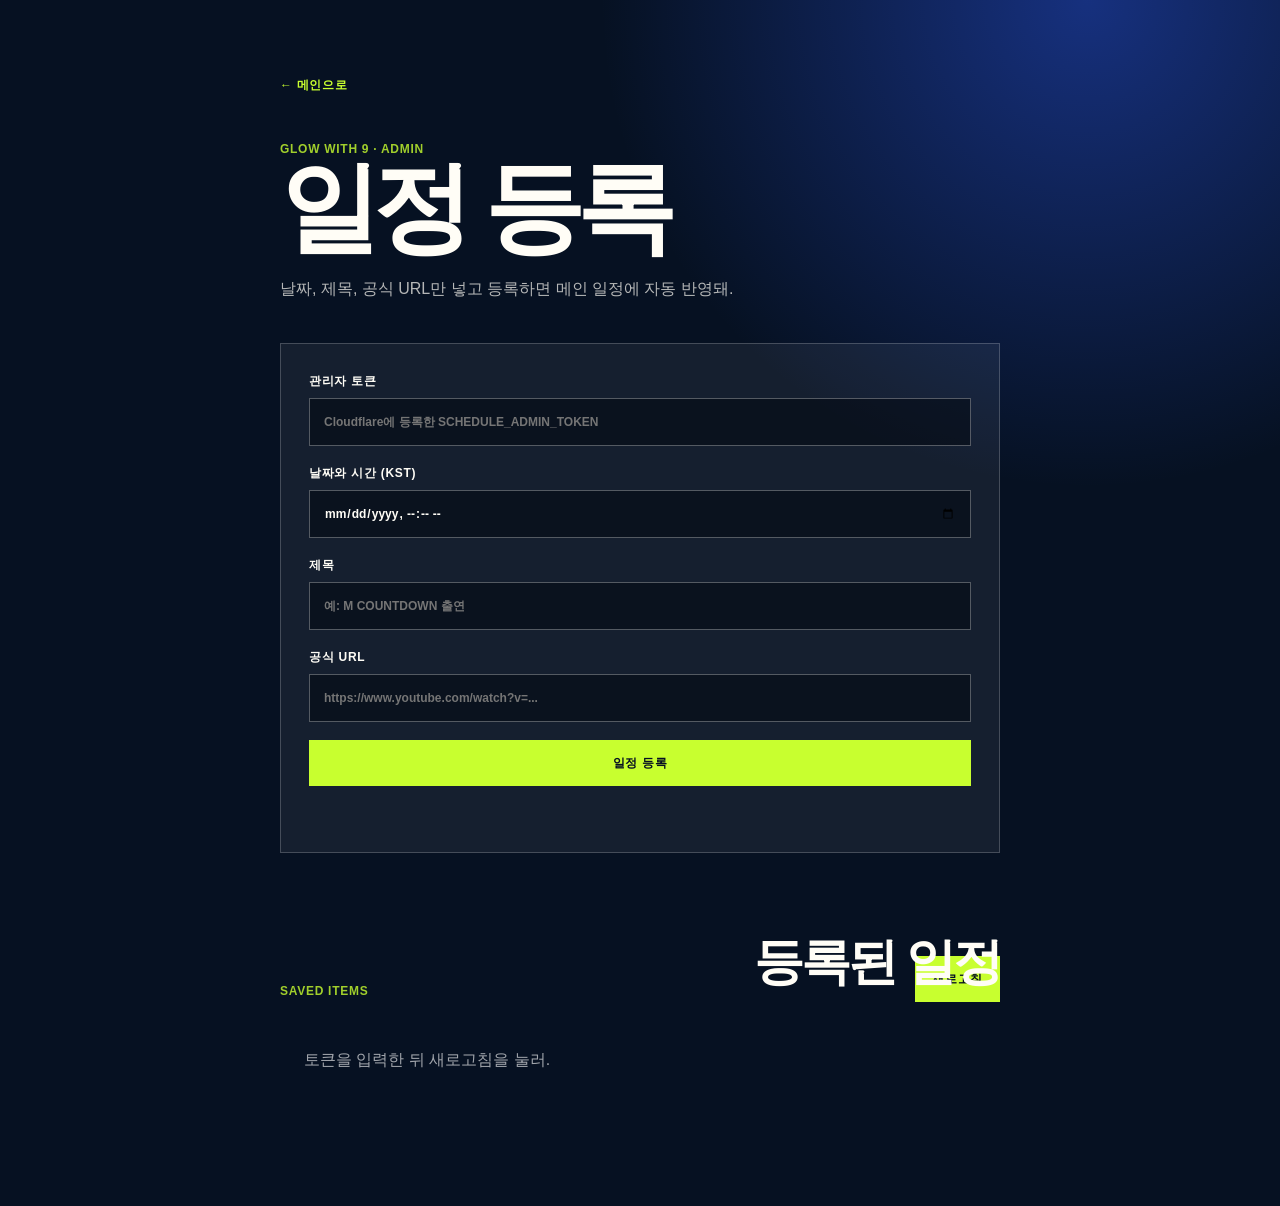
==== schedule-admin.html @ bad330ea "일정 관리 성능 최적화" ====
<!doctype html>
<html lang="ko">
<head>
  <meta charset="UTF-8">
  <meta name="viewport" content="width=device-width, initial-scale=1.0">
  <meta name="theme-color" content="#061122">
  <title>일정 관리 | GLOW WITH 9</title>
  <link rel="stylesheet" href="style.css">
</head>
<body class="schedule-admin-page">
  <main class="schedule-admin-main">
    <a class="admin-back" href="/">← 메인으로</a>
    <p class="admin-eyebrow">GLOW WITH 9 · ADMIN</p>
    <h1>일정 등록</h1>
    <p class="admin-lead">날짜, 제목, 공식 URL만 넣고 등록하면 메인 일정에 자동 반영돼.</p>

    <form class="admin-form" data-schedule-form>
      <label>
        관리자 토큰
        <input type="password" name="token" autocomplete="current-password" required placeholder="Cloudflare에 등록한 SCHEDULE_ADMIN_TOKEN">
      </label>
      <label>
        날짜와 시간 (KST)
        <input type="datetime-local" name="startsAt" required>
      </label>
      <label>
        제목
        <input type="text" name="title" maxlength="120" required placeholder="예: M COUNTDOWN 출연">
      </label>
      <label>
        공식 URL
        <input type="url" name="url" required placeholder="https://www.youtube.com/watch?v=...">
      </label>
      <button type="submit">일정 등록</button>
      <p class="admin-message" data-admin-message aria-live="polite"></p>
    </form>

    <section class="admin-list-wrap" aria-labelledby="admin-list-title">
      <div><p class="admin-eyebrow">SAVED ITEMS</p><h2 id="admin-list-title">등록된 일정</h2></div>
      <button class="admin-refresh" type="button" data-admin-refresh>새로고침</button>
      <div class="admin-list" data-admin-list><p>토큰을 입력한 뒤 새로고침을 눌러.</p></div>
    </section>
  </main>

  <script>
    (() => {
      const form = document.querySelector('[data-schedule-form]');
      const list = document.querySelector('[data-admin-list]');
      const message = document.querySelector('[data-admin-message]');
      const refresh = document.querySelector('[data-admin-refresh]');
      const tokenInput = form.elements.token;
      const setMessage = (text, isError = false) => {
        message.textContent = text;
        message.classList.toggle('is-error', isError);
      };
      const headers = () => ({ Authorization: `Bearer ${tokenInput.value.trim()}`, Accept: 'application/json' });
      const formatDate = (value) => new Intl.DateTimeFormat('ko-KR', {
        dateStyle: 'medium', timeStyle: 'short', timeZone: 'Asia/Seoul'
      }).format(new Date(value));
      const loadSchedules = async () => {
        if (!tokenInput.value.trim()) return setMessage('관리자 토큰을 입력해.', true);
        list.replaceChildren();
        try {
          const response = await fetch('/api/schedule?admin=1', { headers: headers(), cache: 'no-store' });
          const data = await response.json();
          if (!response.ok) throw new Error(data.error || '목록을 불러오지 못했어.');
          if (!data.items.length) {
            list.textContent = '등록된 앞으로의 일정이 없어.';
            return;
          }
          data.items.forEach((item) => {
            const row = document.createElement('article');
            row.className = 'admin-schedule-row';
            const copy = document.createElement('div');
            const time = document.createElement('time');
            time.textContent = formatDate(item.starts_at);
            const title = document.createElement('strong');
            title.textContent = item.title;
            const link = document.createElement('a');
            link.href = item.url;
            link.target = '_blank';
            link.rel = 'noreferrer';
            link.textContent = '공식 링크 열기 ↗';
            copy.append(time, title, link);
            const remove = document.createElement('button');
            remove.type = 'button';
            remove.textContent = '삭제';
            remove.addEventListener('click', async () => {
              if (!confirm(`“${item.title}” 일정을 삭제할까?`)) return;
              const response = await fetch(`/api/schedule?id=${encodeURIComponent(item.id)}`, { method: 'DELETE', headers: headers() });
              if (!response.ok) return setMessage('삭제하지 못했어. 토큰을 확인해.', true);
              setMessage('삭제했어.');
              loadSchedules();
            });
            row.append(copy, remove);
            list.append(row);
          });
        } catch (error) {
          setMessage(error.message, true);
          list.textContent = '목록을 불러오지 못했어.';
        }
      };
      form.addEventListener('submit', async (event) => {
        event.preventDefault();
        const data = new FormData(form);
        const startsAt = `${data.get('startsAt')}:00+09:00`;
        setMessage('등록 중...');
        try {
          const response = await fetch('/api/schedule', {
            method: 'POST',
            headers: { ...headers(), 'Content-Type': 'application/json' },
            body: JSON.stringify({ title: data.get('title'), startsAt, url: data.get('url') })
          });
          const result = await response.json();
          if (!response.ok) throw new Error(result.error || '등록하지 못했어.');
          form.elements.startsAt.value = '';
          form.elements.title.value = '';
          form.elements.url.value = '';
          setMessage('등록 완료. 메인 일정에도 바로 반영돼.');
          loadSchedules();
        } catch (error) {
          setMessage(error.message, true);
        }
      });
      refresh.addEventListener('click', loadSchedules);
    })();
  </script>
</body>
</html>
---- style.css ----
:root {
  --ink: #061122;
  --ink-soft: #0b1930;
  --paper: #f2f0e8;
  --white: #fffdf6;
  --blue: #1d4dff;
  --blue-bright: #2f68ff;
  --lime: #c8ff2f;
  --orange: #ff7538;
  --lilac: #b49bff;
  --cyan: #6fe9ff;
  --line-dark: rgba(6, 17, 34, 0.18);
  --line-light: rgba(255, 255, 255, 0.18);
  --sans: "Arial Narrow", "Pretendard Variable", Pretendard, SUIT, "Noto Sans KR", Arial, sans-serif;
  --display: "Arial Black", "Helvetica Neue", Arial, sans-serif;
  --ease: cubic-bezier(.2, .75, .2, 1);
  --page: clamp(20px, 4.2vw, 76px);
}

* {
  box-sizing: border-box;
}

html {
  scroll-behavior: smooth;
  background: var(--ink);
}

body {
  margin: 0;
  min-width: 320px;
  color: var(--white);
  background: var(--ink);
  font-family: var(--sans);
  font-size: 16px;
  line-height: 1.5;
  overflow-x: hidden;
  text-rendering: optimizeLegibility;
  -webkit-font-smoothing: antialiased;
}

body.menu-open {
  overflow: hidden;
}

a {
  color: inherit;
  text-decoration: none;
}

button,
input,
textarea {
  color: inherit;
  font: inherit;
}

button {
  border: 0;
}

img,
svg,
canvas {
  display: block;
  max-width: 100%;
}

h1,
h2,
h3,
p {
  margin: 0;
}

::selection {
  color: var(--ink);
  background: var(--lime);
}

.sr-only {
  position: absolute;
  width: 1px;
  height: 1px;
  padding: 0;
  margin: -1px;
  overflow: hidden;
  clip: rect(0, 0, 0, 0);
  white-space: nowrap;
  border: 0;
}

.skip-link {
  position: fixed;
  z-index: 1000;
  top: 12px;
  left: 12px;
  padding: 12px 18px;
  color: var(--ink);
  background: var(--lime);
  font-size: 13px;
  font-weight: 800;
  transform: translateY(-150%);
  transition: transform .2s;
}

.skip-link:focus {
  transform: translateY(0);
}

:focus-visible {
  outline: 2px solid var(--lime);
  outline-offset: 4px;
}

.scroll-progress {
  position: fixed;
  z-index: 200;
  top: 0;
  left: 0;
  width: 100%;
  height: 3px;
  pointer-events: none;
}

.scroll-progress span {
  display: block;
  width: 0;
  height: 100%;
  background: linear-gradient(90deg, var(--lime), var(--cyan), var(--lilac));
  box-shadow: 0 0 16px rgba(200, 255, 47, .5);
}

.pointer-glow {
  position: fixed;
  z-index: 9;
  width: 320px;
  height: 320px;
  border-radius: 50%;
  pointer-events: none;
  opacity: 0;
  background: radial-gradient(circle, rgba(103, 136, 255, .12), transparent 68%);
  transform: translate(-50%, -50%);
  transition: opacity .4s;
  mix-blend-mode: screen;
}

.loader {
  position: fixed;
  z-index: 999;
  inset: 0;
  display: grid;
  place-content: center;
  gap: 28px;
  text-align: center;
  background: var(--ink);
  transition: opacity .7s var(--ease), visibility .7s;
}

.loader.is-hidden {
  opacity: 0;
  visibility: hidden;
}

.loader p {
  font-size: 10px;
  font-weight: 800;
  letter-spacing: .3em;
  opacity: .65;
}

.loader-mark {
  position: relative;
  width: 58px;
  height: 58px;
  margin: auto;
  animation: loaderSpin 2.2s linear infinite;
}

.loader-mark span {
  position: absolute;
  width: 28px;
  height: 28px;
  border: 1px solid rgba(200, 255, 47, .8);
  border-radius: 50% 50% 12% 50%;
  background: rgba(200, 255, 47, .08);
  box-shadow: inset 0 0 12px rgba(200, 255, 47, .2);
}

.loader-mark span:nth-child(1) { left: 0; top: 0; transform: rotate(0); }
.loader-mark span:nth-child(2) { right: 0; top: 0; transform: rotate(90deg); }
.loader-mark span:nth-child(3) { right: 0; bottom: 0; transform: rotate(180deg); }
.loader-mark span:nth-child(4) { left: 0; bottom: 0; transform: rotate(270deg); }

@keyframes loaderSpin {
  to { transform: rotate(360deg); }
}

.site-header {
  position: fixed;
  z-index: 100;
  top: 0;
  left: 0;
  display: grid;
  grid-template-columns: 1fr auto 1fr;
  align-items: center;
  width: 100%;
  min-height: 82px;
  padding: 0 var(--page);
  border-bottom: 1px solid transparent;
  transition: min-height .35s var(--ease), background .35s, border-color .35s, backdrop-filter .35s;
}

.site-header.is-scrolled {
  min-height: 68px;
  border-bottom-color: var(--line-light);
  background: rgba(6, 17, 34, .75);
  backdrop-filter: blur(18px) saturate(140%);
}

.brand {
  justify-self: start;
  display: flex;
  align-items: center;
  gap: 8px;
  font-family: var(--display);
  font-size: 18px;
  font-weight: 900;
  letter-spacing: -.08em;
}

.brand-clover {
  color: var(--lime);
  font-family: Arial, sans-serif;
  font-size: 22px;
  font-weight: 400;
  letter-spacing: 0;
}

.brand small {
  margin-left: 7px;
  padding-left: 12px;
  border-left: 1px solid rgba(255, 255, 255, .35);
  font-family: var(--sans);
  font-size: 8px;
  font-weight: 700;
  letter-spacing: .16em;
}

.desktop-nav {
  display: flex;
  align-items: center;
  gap: clamp(20px, 2.5vw, 44px);
}

.desktop-nav a,
.official-link {
  position: relative;
  font-size: 10px;
  font-weight: 800;
  letter-spacing: .15em;
}

.desktop-nav a::after {
  content: "";
  position: absolute;
  left: 0;
  bottom: -7px;
  width: 100%;
  height: 1px;
  background: var(--lime);
  transform: scaleX(0);
  transform-origin: right;
  transition: transform .3s var(--ease);
}

.desktop-nav a:hover::after,
.desktop-nav a.is-active::after {
  transform: scaleX(1);
  transform-origin: left;
}

.header-official {
  justify-self: end;
  display: flex;
  align-items: center;
  gap: 12px;
  padding: 11px 16px;
  border: 1px solid rgba(255, 255, 255, .4);
  border-radius: 999px;
  transition: color .25s, background .25s, border-color .25s;
}

.header-official:hover {
  color: var(--ink);
  border-color: var(--lime);
  background: var(--lime);
}

.menu-toggle,
.mobile-menu {
  display: none;
}

.hero {
  position: relative;
  min-height: 100svh;
  overflow: hidden;
  isolation: isolate;
  background: #020812;
}

.hero-image {
  position: absolute;
  z-index: -4;
  inset: 0;
  background-image:
    linear-gradient(90deg, rgba(3, 9, 22, .98) 0%, rgba(3, 9, 22, .8) 31%, rgba(3, 9, 22, .12) 65%, rgba(3, 9, 22, .08) 100%),
    linear-gradient(0deg, rgba(3, 9, 22, .72), transparent 40%),
    url("assets/glow-hero.png");
  background-position: center;
  background-size: cover;
  transform: scale(1.035);
  will-change: transform;
}

.hero-noise {
  position: absolute;
  z-index: -1;
  inset: 0;
  opacity: .22;
  pointer-events: none;
  background-image: url("data:image/svg+xml,%3Csvg viewBox='0 0 180 180' xmlns='http://www.w3.org/2000/svg'%3E%3Cfilter id='n'%3E%3CfeTurbulence type='fractalNoise' baseFrequency='.92' numOctaves='2' stitchTiles='stitch'/%3E%3C/filter%3E%3Crect width='100%25' height='100%25' filter='url(%23n)' opacity='.26'/%3E%3C/svg%3E");
  mix-blend-mode: soft-light;
}

.hero-orbit {
  position: absolute;
  z-index: -2;
  border: 1px solid rgba(255, 255, 255, .14);
  border-radius: 50%;
  pointer-events: none;
  animation: orbitDrift 9s ease-in-out infinite alternate;
}

.orbit-one {
  top: 12%;
  right: -8%;
  width: min(45vw, 720px);
  aspect-ratio: 1;
}

.orbit-two {
  top: 24%;
  right: 8%;
  width: min(25vw, 380px);
  aspect-ratio: 1;
  animation-delay: -3s;
}

@keyframes orbitDrift {
  to { transform: translate3d(-18px, 24px, 0) rotate(8deg); }
}

.hero-content {
  position: relative;
  z-index: 1;
  display: flex;
  flex-direction: column;
  justify-content: center;
  width: 100%;
  min-height: 100svh;
  padding: 120px var(--page) 140px;
}

.eyebrow {
  display: flex;
  align-items: center;
  gap: 10px;
  margin-bottom: clamp(20px, 3vh, 42px);
  font-size: 10px;
  font-weight: 800;
  letter-spacing: .2em;
}

.live-dot {
  position: relative;
  width: 7px;
  height: 7px;
  border-radius: 50%;
  background: var(--lime);
  box-shadow: 0 0 0 5px rgba(200, 255, 47, .12), 0 0 18px var(--lime);
  animation: livePulse 2s ease-in-out infinite;
}

@keyframes livePulse {
  50% { box-shadow: 0 0 0 9px rgba(200, 255, 47, 0), 0 0 25px var(--lime); }
}

.hero-title {
  max-width: 950px;
  font-family: var(--display);
  font-size: clamp(64px, 10.4vw, 182px);
  font-weight: 900;
  line-height: .76;
  letter-spacing: -.085em;
  text-transform: uppercase;
}

.title-line {
  display: block;
}

.title-outline {
  position: relative;
  color: transparent;
  -webkit-text-stroke: 1.5px rgba(255, 255, 255, .78);
  text-stroke: 1.5px rgba(255, 255, 255, .78);
}

.title-star {
  position: absolute;
  top: -.15em;
  right: -.18em;
  color: var(--lime);
  font-family: Arial, sans-serif;
  font-size: .22em;
  -webkit-text-stroke: 0;
  animation: starPulse 2.7s ease-in-out infinite;
}

@keyframes starPulse {
  50% { transform: rotate(90deg) scale(1.35); filter: drop-shadow(0 0 8px var(--lime)); }
}

.hero-bottom {
  display: flex;
  align-items: flex-end;
  gap: clamp(32px, 7vw, 110px);
  margin-top: clamp(32px, 5vh, 60px);
}

.hero-bottom > p {
  padding-left: 15px;
  border-left: 1px solid rgba(255, 255, 255, .6);
  font-size: clamp(13px, 1vw, 16px);
  line-height: 1.8;
}

.hero-actions {
  display: flex;
  align-items: center;
  gap: 28px;
}

.magnetic-button {
  display: inline-flex;
  align-items: center;
  justify-content: space-between;
  gap: 30px;
  min-width: 186px;
  min-height: 54px;
  padding: 0 20px;
  border-radius: 999px;
  font-size: 12px;
  font-weight: 800;
  transition: transform .2s var(--ease), box-shadow .25s, color .25s, background .25s;
}

.primary-button {
  color: var(--ink);
  background: var(--lime);
  box-shadow: 0 14px 40px rgba(200, 255, 47, .14);
}

.primary-button:hover {
  box-shadow: 0 16px 50px rgba(200, 255, 47, .34);
}

.primary-button i,
.plant-button i {
  font-style: normal;
  font-size: 18px;
}

.text-link {
  padding-bottom: 4px;
  border-bottom: 1px solid rgba(255, 255, 255, .6);
  font-size: 12px;
  font-weight: 800;
}

.hero-sidecards {
  position: absolute;
  z-index: 2;
  right: var(--page);
  bottom: 70px;
  display: flex;
  align-items: flex-end;
  gap: 12px;
}

.countdown-card,
.schedule-card {
  width: min(360px, calc(100vw - 40px));
  padding: 20px;
  border: 1px solid rgba(255, 255, 255, .25);
  background: rgba(5, 12, 28, .58);
  box-shadow: 0 24px 80px rgba(0, 0, 0, .24);
  backdrop-filter: blur(18px) saturate(140%);
}

.countdown-head {
  display: flex;
  justify-content: space-between;
  padding-bottom: 14px;
  border-bottom: 1px solid rgba(255, 255, 255, .16);
  font-size: 8px;
  font-weight: 800;
  letter-spacing: .17em;
}

.countdown-head strong {
  color: var(--lime);
}

.countdown {
  display: grid;
  grid-template-columns: 1fr auto 1fr auto 1fr auto 1fr;
  align-items: start;
  gap: 7px;
  padding: 16px 0 12px;
}

.countdown div {
  display: flex;
  flex-direction: column;
  gap: 3px;
}

.countdown strong {
  font-family: var(--display);
  font-size: clamp(23px, 2.4vw, 34px);
  line-height: 1;
  letter-spacing: -.06em;
}

.countdown span,
.countdown-card > p {
  font-size: 7px;
  font-weight: 800;
  letter-spacing: .13em;
  opacity: .55;
}

.countdown i {
  font-style: normal;
  opacity: .3;
}

.countdown-card > p {
  text-align: right;
}

.countdown-card.is-released .countdown {
  display: block;
  padding: 20px 0 15px;
}

.countdown-card.is-released .countdown::after {
  content: "NOW GLOWING";
  color: var(--lime);
  font-family: var(--display);
  font-size: 36px;
  font-weight: 900;
  letter-spacing: -.04em;
}

.countdown-card.is-released .countdown > * {
  display: none;
}

.schedule-card {
  width: min(370px, calc(100vw - 40px));
  min-height: 178px;
}

.schedule-head,
.schedule-foot,
.schedule-item {
  display: flex;
  align-items: center;
}

.schedule-head {
  justify-content: space-between;
  padding-bottom: 12px;
  border-bottom: 1px solid rgba(255, 255, 255, .16);
}

.schedule-head span,
.schedule-head h2,
.schedule-head strong,
.schedule-copy small,
.schedule-foot {
  font-size: 10px;
  font-weight: 800;
  letter-spacing: .13em;
}

.schedule-head span {
  display: block;
  margin-bottom: 3px;
  opacity: .52;
}

.schedule-head h2 {
  font-size: 12px;
  letter-spacing: .09em;
}

.schedule-head strong {
  color: var(--lime);
  font-size: 9px;
}

.schedule-list {
  min-height: 77px;
}

.schedule-item {
  gap: 12px;
  min-height: 77px;
  border-bottom: 1px solid rgba(255, 255, 255, .12);
  transition: background .2s var(--ease), transform .2s var(--ease);
}

.schedule-item:hover,
.schedule-item:focus-visible {
  background: rgba(255, 255, 255, .07);
  transform: translateX(3px);
}

.schedule-item time {
  display: flex;
  flex: 0 0 38px;
  flex-direction: column;
  align-items: center;
  justify-content: center;
  min-height: 43px;
  color: var(--ink);
  background: var(--lime);
}

.schedule-item time b {
  font-family: var(--display);
  font-size: 22px;
  line-height: .8;
  letter-spacing: -.06em;
}

.schedule-item time span {
  margin-top: 3px;
  font-size: 9px;
  font-weight: 900;
  letter-spacing: .08em;
}

.schedule-copy {
  display: grid;
  min-width: 0;
  gap: 5px;
}

.schedule-copy small {
  color: var(--lime);
  font-size: 9px;
}

.schedule-copy strong {
  overflow: hidden;
  font-size: 14px;
  line-height: 1.15;
  text-overflow: ellipsis;
  white-space: nowrap;
}

.schedule-item > i {
  margin-left: auto;
  font-style: normal;
  opacity: .55;
}

.schedule-empty {
  display: grid;
  min-height: 77px;
  place-items: center start;
  color: rgba(255, 255, 255, .58);
  font-size: 11px;
  font-weight: 700;
}

.schedule-foot {
  gap: 9px;
  padding-top: 10px;
  color: rgba(255, 255, 255, .52);
  font-size: 9px;
}

.schedule-foot > span {
  margin-right: auto;
}

.schedule-foot a {
  color: #fff;
  transition: color .2s var(--ease);
}

.schedule-foot a:hover,
.schedule-foot a:focus-visible {
  color: var(--lime);
}

.scroll-hint {
  position: absolute;
  z-index: 2;
  bottom: 24px;
  left: var(--page);
  display: flex;
  align-items: center;
  gap: 13px;
  font-size: 7px;
  font-weight: 800;
  letter-spacing: .18em;
  opacity: .55;
}

.scroll-hint i {
  position: relative;
  display: block;
  width: 64px;
  height: 1px;
  overflow: hidden;
  background: rgba(255, 255, 255, .35);
}

.scroll-hint i::after {
  content: "";
  position: absolute;
  inset: 0;
  background: var(--white);
  animation: scrollLine 2.2s var(--ease) infinite;
}

@keyframes scrollLine {
  from { transform: translateX(-100%); }
  to { transform: translateX(100%); }
}

.name-marquee {
  overflow: hidden;
  color: var(--white);
  background: var(--blue);
  border-top: 1px solid rgba(255, 255, 255, .18);
  border-bottom: 1px solid rgba(255, 255, 255, .18);
}

.marquee-track {
  display: flex;
  align-items: center;
  width: max-content;
  padding: 18px 0;
  animation: marquee 25s linear infinite;
}

.marquee-track span {
  padding: 0 26px;
  font-family: var(--display);
  font-size: clamp(18px, 2vw, 30px);
  font-weight: 900;
  letter-spacing: -.04em;
}

.marquee-track i {
  color: var(--lime);
  font-style: normal;
  font-size: 20px;
}

@keyframes marquee {
  to { transform: translateX(-50%); }
}

.section-pad {
  padding: clamp(88px, 11vw, 170px) var(--page);
}

.section-heading {
  display: flex;
  justify-content: space-between;
  align-items: flex-start;
  padding: 15px 0 0;
  border-top: 1px solid currentColor;
  font-size: 9px;
  font-weight: 800;
  letter-spacing: .15em;
  line-height: 1.6;
  text-transform: uppercase;
}

.section-heading > p:last-child {
  text-align: right;
  opacity: .58;
}

.section-heading span {
  display: inline-block;
  margin-right: 20px;
  opacity: .5;
}

.dark-heading { color: var(--ink); }
.light-heading { color: var(--white); }

.signal-section {
  color: var(--ink);
  background: var(--paper);
}

.album-layout {
  display: grid;
  grid-template-columns: minmax(0, 1.04fr) minmax(360px, .96fr);
  gap: clamp(50px, 8vw, 140px);
  align-items: center;
  margin-top: clamp(70px, 9vw, 140px);
}

.album-visual {
  position: relative;
  display: grid;
  place-items: center;
  min-height: min(62vw, 790px);
  perspective: 1400px;
}

.album-aura {
  position: absolute;
  top: 8%;
  left: 10%;
  width: 78%;
  height: 78%;
  border-radius: 50%;
  background: radial-gradient(circle, rgba(53, 101, 255, .34), rgba(111, 233, 255, .14) 38%, transparent 70%);
  filter: blur(10px);
  animation: auraBreathe 5s ease-in-out infinite;
}

@keyframes auraBreathe {
  50% { transform: scale(1.1); opacity: .75; }
}

.album-object {
  position: relative;
  z-index: 2;
  display: flex;
  flex-direction: column;
  width: min(76%, 520px);
  aspect-ratio: .82;
  padding: clamp(25px, 4vw, 54px);
  overflow: hidden;
  border: 1px solid rgba(255, 255, 255, .7);
  border-radius: 4px 38px 4px 38px;
  color: #fff;
  background:
    linear-gradient(135deg, rgba(255, 255, 255, .36), transparent 28%),
    radial-gradient(circle at 80% 15%, rgba(200, 255, 47, .75), transparent 22%),
    linear-gradient(145deg, #3a6fff 0%, #133dd3 42%, #052070 100%);
  box-shadow:
    inset 0 0 0 12px rgba(255, 255, 255, .05),
    inset 0 0 90px rgba(80, 224, 255, .18),
    0 55px 95px rgba(20, 48, 135, .26);
  transform: rotateY(-10deg) rotateX(7deg) rotateZ(-4deg);
  transition: transform .7s var(--ease);
}

.album-visual:hover .album-object {
  transform: rotateY(-2deg) rotateX(2deg) rotateZ(-1deg) translateY(-10px);
}

.album-object::before,
.album-object::after {
  content: "";
  position: absolute;
  border: 1px solid rgba(255, 255, 255, .25);
  border-radius: 50%;
}

.album-object::before {
  top: 20%;
  right: -35%;
  width: 90%;
  aspect-ratio: 1;
}

.album-object::after {
  right: 8%;
  bottom: 8%;
  width: 22%;
  aspect-ratio: 1;
}

.album-sticker {
  position: absolute;
  z-index: 2;
  top: 6%;
  right: 7%;
  display: grid;
  place-items: center;
  width: 78px;
  aspect-ratio: 1;
  border-radius: 50%;
  color: var(--ink);
  background: var(--lime);
  font-size: 9px;
  font-weight: 900;
  line-height: 1.15;
  letter-spacing: .08em;
  text-align: center;
  transform: rotate(11deg);
  box-shadow: 0 8px 30px rgba(200, 255, 47, .25);
}

.album-kicker {
  position: relative;
  z-index: 1;
  font-size: 9px;
  font-weight: 800;
  letter-spacing: .18em;
}

.album-object h2 {
  position: relative;
  z-index: 1;
  margin-top: auto;
  font-family: var(--display);
  font-size: clamp(60px, 7.8vw, 118px);
  font-weight: 900;
  line-height: .72;
  letter-spacing: -.1em;
}

.album-object h2 em {
  color: transparent;
  font-style: normal;
  -webkit-text-stroke: 1.5px #fff;
}

.album-meta {
  position: relative;
  z-index: 1;
  display: flex;
  justify-content: space-between;
  margin-top: 28px;
  padding-top: 13px;
  border-top: 1px solid rgba(255, 255, 255, .5);
  font-size: 9px;
  font-weight: 800;
  letter-spacing: .1em;
}

.album-capsules {
  position: absolute;
  inset: 0;
}

.album-capsules i {
  position: absolute;
  width: 18px;
  height: 44px;
  border: 1px solid rgba(255, 255, 255, .65);
  border-radius: 999px;
  background: linear-gradient(90deg, rgba(255, 255, 255, .65), rgba(255, 255, 255, .1));
  box-shadow: inset 0 0 10px rgba(255, 255, 255, .35), 0 0 20px rgba(255, 255, 255, .12);
}

.album-capsules i:nth-child(1) { top: 27%; left: 13%; transform: rotate(28deg); background-color: rgba(200, 255, 47, .45); }
.album-capsules i:nth-child(2) { top: 41%; right: 17%; transform: rotate(-35deg); background-color: rgba(255, 117, 56, .5); }
.album-capsules i:nth-child(3) { top: 18%; left: 43%; transform: rotate(70deg); background-color: rgba(180, 155, 255, .5); }
.album-capsules i:nth-child(4) { top: 50%; left: 25%; transform: rotate(12deg); background-color: rgba(111, 233, 255, .5); }
.album-capsules i:nth-child(5) { top: 60%; right: 10%; transform: rotate(48deg); background-color: rgba(255, 255, 255, .35); }

.album-shadow {
  position: absolute;
  z-index: 1;
  bottom: 3%;
  width: 58%;
  height: 9%;
  border-radius: 50%;
  background: rgba(6, 17, 34, .32);
  filter: blur(28px);
  transform: rotate(-5deg);
}

.track-panel {
  max-width: 620px;
}

.track-intro > span {
  font-size: 9px;
  font-weight: 800;
  letter-spacing: .15em;
  opacity: .55;
}

.track-intro h3 {
  margin-top: 15px;
  font-family: var(--display);
  font-size: clamp(38px, 4.1vw, 68px);
  font-weight: 900;
  line-height: .98;
  letter-spacing: -.07em;
}

.track-intro h3 em {
  color: var(--blue);
  font-style: normal;
}

.track-list {
  padding: 0;
  margin: clamp(38px, 5vw, 68px) 0 0;
  border-top: 1px solid var(--line-dark);
  list-style: none;
}

.track-list li {
  border-bottom: 1px solid var(--line-dark);
  transition: background .3s, color .3s;
}

.track-list button {
  display: grid;
  grid-template-columns: 42px 1fr auto auto;
  align-items: center;
  width: 100%;
  min-height: 54px;
  padding: 0 10px 0 0;
  cursor: pointer;
  text-align: left;
  background: transparent;
}

.track-list button > span {
  font-size: 8px;
  font-weight: 800;
  opacity: .5;
}

.track-list button strong {
  font-size: clamp(14px, 1.3vw, 19px);
  font-weight: 800;
  letter-spacing: -.025em;
}

.track-list button small {
  margin-right: 16px;
  padding: 3px 7px;
  border: 1px solid currentColor;
  border-radius: 999px;
  font-size: 7px;
  font-weight: 900;
  letter-spacing: .08em;
}

.track-list button i {
  font-style: normal;
  opacity: 0;
  transform: translate(-6px, 6px);
  transition: opacity .25s, transform .25s;
}

.track-list li:hover,
.track-list li.active {
  color: #fff;
  background: var(--blue);
}

.track-list li:hover button,
.track-list li.active button {
  padding-left: 14px;
}

.track-list li:hover button i,
.track-list li.active button i {
  opacity: 1;
  transform: translate(0);
}

.track-now {
  display: grid;
  grid-template-columns: auto 1fr auto;
  align-items: center;
  gap: 20px;
  margin-top: 20px;
  padding: 16px 18px;
  color: #fff;
  background: var(--ink);
}

.track-now span,
.track-now em {
  font-size: 7px;
  font-weight: 800;
  letter-spacing: .13em;
  opacity: .55;
}

.track-now strong {
  overflow: hidden;
  font-size: 13px;
  font-weight: 800;
  text-overflow: ellipsis;
  white-space: nowrap;
}

.track-now em {
  color: var(--lime);
  font-style: normal;
  text-align: right;
}

.members-section {
  position: relative;
  overflow: hidden;
  color: var(--white);
  background:
    radial-gradient(circle at 15% 25%, rgba(29, 77, 255, .23), transparent 28%),
    radial-gradient(circle at 85% 65%, rgba(180, 155, 255, .12), transparent 25%),
    var(--ink);
}

.members-section::after {
  content: "FIVE";
  position: absolute;
  top: 17%;
  right: -2vw;
  color: rgba(255, 255, 255, .025);
  font-family: var(--display);
  font-size: 27vw;
  font-weight: 900;
  line-height: .8;
  letter-spacing: -.1em;
  pointer-events: none;
}

.members-title-wrap {
  position: relative;
  z-index: 1;
  display: flex;
  justify-content: space-between;
  align-items: flex-end;
  margin: clamp(80px, 10vw, 155px) 0 clamp(45px, 6vw, 85px);
}

.members-title-wrap h2 {
  font-family: var(--display);
  font-size: clamp(68px, 12vw, 184px);
  font-weight: 900;
  line-height: .71;
  letter-spacing: -.09em;
}

.members-title-wrap h2 span {
  color: transparent;
  -webkit-text-stroke: 1.5px rgba(255, 255, 255, .75);
}

.members-title-wrap > p {
  max-width: 240px;
  padding-left: 18px;
  border-left: 1px solid rgba(255, 255, 255, .45);
  font-size: 13px;
  line-height: 1.8;
  opacity: .7;
}

.member-deck {
  position: relative;
  z-index: 2;
  display: flex;
  gap: 8px;
}

.member-card {
  position: relative;
  flex: 1 1 0;
  min-width: 0;
  min-height: clamp(420px, 46vw, 680px);
  padding: clamp(17px, 2vw, 30px);
  overflow: hidden;
  border: 1px solid rgba(255, 255, 255, .18);
  background: rgba(255, 255, 255, .035);
  transition: flex .55s var(--ease), transform .55s var(--ease), background .4s;
  isolation: isolate;
}

.member-card::before {
  content: "";
  position: absolute;
  z-index: -2;
  inset: 0;
  opacity: .58;
  transition: opacity .4s, transform .7s var(--ease);
}

.member-card::after {
  content: "";
  position: absolute;
  z-index: -1;
  inset: 0;
  background: linear-gradient(180deg, transparent 38%, rgba(4, 10, 24, .18) 62%, rgba(4, 10, 24, .92));
}

.member-hayoung::before { background: linear-gradient(155deg, rgba(76, 117, 255, .58), rgba(16, 26, 73, .88) 75%); }
.member-jiwon::before { background: linear-gradient(155deg, rgba(38, 161, 204, .48), rgba(11, 37, 72, .88) 75%); }
.member-chaeyoung::before { background: linear-gradient(155deg, rgba(165, 66, 66, .46), rgba(40, 20, 48, .9) 75%); }
.member-nagyung::before { background: linear-gradient(155deg, rgba(112, 75, 225, .48), rgba(21, 19, 59, .9) 75%); }
.member-jiheon::before { background: linear-gradient(155deg, rgba(208, 136, 67, .46), rgba(50, 35, 65, .9) 75%); }

.member-photo {
  position: absolute;
  z-index: -3;
  inset: 0;
  width: 100%;
  height: 100%;
  max-width: none;
  object-fit: cover;
  object-position: center;
  filter: saturate(.78) contrast(1.04);
  transform: scale(1.03);
  transition: filter .65s, transform .9s var(--ease);
}

.member-card:hover,
.member-card:focus-visible {
  flex: 1.5 1 0;
  transform: translateY(-12px);
  background: rgba(255, 255, 255, .08);
}

.member-card:hover::before,
.member-card:focus-visible::before {
  opacity: .28;
  transform: scale(1.04);
}

.member-card:hover .member-photo,
.member-card:focus-visible .member-photo {
  filter: saturate(1.03) contrast(1.02);
  transform: scale(1.085);
}

.member-index {
  font-size: 8px;
  font-weight: 800;
  letter-spacing: .15em;
  opacity: .6;
}

.member-symbol {
  position: absolute;
  top: 28%;
  left: 50%;
  display: grid;
  place-items: center;
  width: clamp(90px, 9vw, 150px);
  aspect-ratio: 1;
  border: 1px solid rgba(255, 255, 255, .55);
  border-radius: 50%;
  background: rgba(255, 255, 255, .05);
  box-shadow: inset 0 0 40px rgba(255, 255, 255, .08), 0 0 45px rgba(255, 255, 255, .08);
  backdrop-filter: blur(8px);
  transform: translateX(-50%);
}

.member-symbol::before,
.member-symbol::after {
  content: "";
  position: absolute;
  inset: -12px;
  border: 1px dashed rgba(255, 255, 255, .2);
  border-radius: 50%;
  animation: loaderSpin 18s linear infinite;
}

.member-symbol::after {
  inset: 12px;
  animation-direction: reverse;
}

.member-symbol span {
  font-family: var(--display);
  font-size: clamp(34px, 4vw, 64px);
  font-weight: 900;
  text-shadow: 0 0 24px rgba(255, 255, 255, .4);
}

.member-copy {
  position: absolute;
  right: clamp(17px, 2vw, 30px);
  bottom: clamp(22px, 3vw, 42px);
  left: clamp(17px, 2vw, 30px);
}

.member-copy p {
  margin-bottom: 3px;
  font-size: 8px;
  font-weight: 800;
  letter-spacing: .16em;
  opacity: .55;
}

.member-copy h3 {
  font-family: var(--display);
  font-size: clamp(21px, 2.35vw, 38px);
  font-weight: 900;
  line-height: .95;
  letter-spacing: -.07em;
  word-break: keep-all;
}

.member-copy span {
  display: block;
  margin-top: 12px;
  font-size: 11px;
  font-weight: 700;
  opacity: .7;
}

.member-clover {
  position: absolute;
  top: 20px;
  right: 20px;
  color: var(--lime);
  font-style: normal;
}

.members-note {
  position: relative;
  z-index: 2;
  margin-top: 15px;
  font-size: 9px;
  opacity: .48;
}

.archive-section {
  color: var(--ink);
  background: var(--paper);
}

.archive-sticky {
  padding: clamp(88px, 11vw, 170px) 0;
}

.archive-sticky > .section-heading,
.archive-lead,
.drag-hint {
  margin-right: var(--page);
  margin-left: var(--page);
}

.archive-lead {
  display: flex;
  justify-content: space-between;
  align-items: flex-end;
  margin-top: clamp(70px, 9vw, 130px);
  margin-bottom: clamp(42px, 5vw, 75px);
}

.archive-lead > div > span {
  font-size: 9px;
  font-weight: 800;
  letter-spacing: .16em;
  opacity: .55;
}

.archive-lead h2 {
  margin-top: 16px;
  font-family: var(--display);
  font-size: clamp(54px, 8.5vw, 132px);
  font-weight: 900;
  line-height: .78;
  letter-spacing: -.08em;
}

.archive-lead h2 em {
  color: var(--blue);
  font-style: normal;
}

.archive-lead > p {
  max-width: 260px;
  padding-left: 18px;
  border-left: 1px solid rgba(6, 17, 34, .38);
  font-size: 13px;
  line-height: 1.8;
}

.archive-controls {
  display: grid;
  grid-template-columns: minmax(190px, 1fr) auto auto auto;
  gap: 10px;
  align-items: center;
  margin: 0 var(--page) 30px;
}

.archive-search,
.archive-select {
  position: relative;
  display: flex;
  align-items: center;
  min-height: 48px;
  border: 1px solid var(--line-dark);
  background: rgba(255, 255, 255, .48);
}

.archive-search input,
.archive-select select {
  width: 100%;
  min-height: 46px;
  padding: 0 42px 0 15px;
  border: 0;
  outline: 0;
  color: var(--ink);
  background: transparent;
  font: inherit;
  font-size: 10px;
  font-weight: 800;
  letter-spacing: .04em;
}

.archive-search input::placeholder { color: rgba(6, 17, 34, .48); }
.archive-search i {
  position: absolute;
  right: 14px;
  font-size: 22px;
  font-style: normal;
  line-height: 1;
  pointer-events: none;
}

.archive-select { min-width: 130px; }
.archive-select select { padding-right: 12px; cursor: pointer; }

.archive-types {
  display: flex;
  gap: 5px;
}

.archive-types button {
  min-height: 48px;
  padding: 0 11px;
  border: 1px solid var(--line-dark);
  color: var(--ink);
  background: transparent;
  font-size: 8px;
  font-weight: 800;
  letter-spacing: .08em;
  cursor: pointer;
  transition: color .2s, background .2s;
}

.archive-types button:hover,
.archive-types button.is-active {
  color: var(--white);
  background: var(--ink);
}

.archive-result {
  justify-self: end;
  white-space: nowrap;
  font-size: 9px;
  font-weight: 800;
  letter-spacing: .08em;
  opacity: .58;
}

.era-card[hidden] { display: none; }

.era-scroller {
  display: flex;
  gap: 14px;
  padding: 0 var(--page) 30px;
  overflow-x: auto;
  overscroll-behavior-inline: contain;
  scroll-snap-type: x mandatory;
  scrollbar-width: thin;
  scrollbar-color: var(--blue) rgba(6, 17, 34, .1);
  cursor: grab;
}

.era-scroller.is-dragging {
  cursor: grabbing;
  scroll-snap-type: none;
}

.era-card {
  flex: 0 0 clamp(255px, 25vw, 390px);
  scroll-snap-align: start;
}

.era-art {
  position: relative;
  display: grid;
  place-items: center;
  aspect-ratio: .82;
  overflow: hidden;
  border: 1px solid var(--line-dark);
  transition: transform .5s var(--ease), border-radius .5s var(--ease);
}

.era-card:hover .era-art {
  border-radius: 0 42px 0 42px;
  transform: translateY(-10px);
}

.era-art::before,
.era-art::after {
  content: "";
  position: absolute;
  border-radius: 50%;
  transition: transform .65s var(--ease);
}

.era-art::before {
  width: 62%;
  aspect-ratio: 1;
  border: 1px solid currentColor;
  opacity: .5;
}

.era-art::after {
  width: 34%;
  aspect-ratio: 1;
  background: currentColor;
  opacity: .13;
}

.era-card:hover .era-art::before { transform: scale(1.2) rotate(20deg); }
.era-card:hover .era-art::after { transform: scale(.75); }

.era-art > span {
  position: absolute;
  top: 18px;
  left: 18px;
  font-size: 8px;
  font-weight: 800;
  letter-spacing: .12em;
  opacity: .6;
}

.era-art > i {
  position: relative;
  z-index: 1;
  font-family: var(--display);
  font-size: clamp(62px, 8vw, 118px);
  font-style: normal;
  font-weight: 900;
  line-height: 1;
}

.era-2017 .era-art { color: #2752f0; background: #dfe6ff; }
.era-2018 .era-art { color: #ef5f93; background: #ffdfea; }
.era-2021 .era-art { color: #0b7bff; background: #e3f4ff; }
.era-2022 .era-art { color: #5633a9; background: #d9cdfb; }
.era-2023 .era-art { color: #1e1e24; background: #a9e7da; }
.era-2024 .era-art { color: #ff542d; background: #ffd7c9; }
.era-2025 .era-art { color: #297350; background: #f4db79; }
.era-2026 .era-art { color: #1d4dff; background: #c8ff2f; }

.era-copy {
  display: grid;
  grid-template-columns: 38px 1fr;
  margin-top: 18px;
}

.era-copy > span {
  grid-row: span 2;
  padding-top: 6px;
  font-size: 8px;
  font-weight: 800;
  opacity: .5;
}

.era-copy h3 {
  font-family: var(--display);
  font-size: clamp(21px, 2vw, 30px);
  font-weight: 900;
  line-height: 1;
  letter-spacing: -.055em;
}

.era-copy p {
  margin-top: 7px;
  font-size: 8px;
  font-weight: 800;
  letter-spacing: .12em;
  opacity: .5;
}

.drag-hint {
  display: flex;
  align-items: center;
  gap: 16px;
  margin-top: 24px;
  font-size: 7px;
  font-weight: 800;
  letter-spacing: .16em;
  opacity: .55;
}

.drag-hint i {
  position: relative;
  width: 80px;
  height: 1px;
  background: rgba(6, 17, 34, .25);
}

.drag-hint i::after {
  content: "›";
  position: absolute;
  top: 50%;
  right: 0;
  font-size: 15px;
  transform: translateY(-54%);
}

.watch-section {
  color: var(--white);
  background: var(--ink);
}

.watch-card {
  position: relative;
  display: block;
  min-height: min(62vw, 860px);
  margin-top: clamp(65px, 8vw, 115px);
  overflow: hidden;
  border: 1px solid var(--line-light);
  isolation: isolate;
}

.watch-card img {
  position: absolute;
  z-index: -3;
  inset: 0;
  width: 100%;
  height: 100%;
  object-fit: cover;
  filter: saturate(.85) contrast(1.03);
  transition: transform 1.2s var(--ease), filter .6s;
}

.watch-overlay {
  position: absolute;
  z-index: -2;
  inset: 0;
  background: linear-gradient(180deg, rgba(3, 9, 22, .18), rgba(3, 9, 22, .05) 38%, rgba(3, 9, 22, .82));
}

.watch-card:hover img {
  filter: saturate(1.12) contrast(1.03);
  transform: scale(1.035);
}

.watch-top {
  position: absolute;
  top: 24px;
  right: 26px;
  left: 26px;
  display: flex;
  justify-content: space-between;
  font-size: 8px;
  font-weight: 800;
  letter-spacing: .14em;
}

.watch-top i {
  font-style: normal;
}

.play-button {
  position: absolute;
  top: 50%;
  left: 50%;
  display: grid;
  place-items: center;
  width: clamp(100px, 11vw, 170px);
  aspect-ratio: 1;
  border: 1px solid rgba(255, 255, 255, .72);
  border-radius: 50%;
  background: rgba(7, 17, 34, .14);
  backdrop-filter: blur(7px);
  transform: translate(-50%, -50%);
  transition: color .4s, background .4s, transform .4s var(--ease);
}

.play-button span {
  font-size: 10px;
  font-weight: 800;
  letter-spacing: .18em;
}

.play-button i {
  position: absolute;
  opacity: 0;
  font-style: normal;
  font-size: 30px;
  transform: translateX(-7px);
  transition: opacity .35s, transform .35s;
}

.watch-card:hover .play-button {
  color: var(--ink);
  background: var(--lime);
  transform: translate(-50%, -50%) scale(1.07);
}

.watch-card:hover .play-button span { opacity: 0; }
.watch-card:hover .play-button i { opacity: 1; transform: translateX(2px); }

.watch-copy {
  position: absolute;
  right: clamp(24px, 4vw, 62px);
  bottom: clamp(25px, 4vw, 60px);
  left: clamp(24px, 4vw, 62px);
}

.watch-copy p {
  margin-bottom: 12px;
  font-size: 9px;
  font-weight: 800;
  letter-spacing: .16em;
}

.watch-copy h2 {
  font-family: var(--display);
  font-size: clamp(60px, 10.3vw, 158px);
  font-weight: 900;
  line-height: .73;
  letter-spacing: -.09em;
}

.watch-caption {
  margin-top: 18px;
  font-size: 9px;
  opacity: .48;
}

.flover-section {
  position: relative;
  min-height: 100svh;
  color: var(--white);
  background: #030918;
}

.flover-canvas-wrap {
  position: relative;
  min-height: 100svh;
  overflow: hidden;
  isolation: isolate;
}

#flover-canvas {
  position: absolute;
  z-index: -3;
  inset: 0;
  width: 100%;
  height: 100%;
}

.flover-gradient {
  position: absolute;
  z-index: -2;
  inset: 0;
  background:
    radial-gradient(circle at 75% 40%, rgba(45, 92, 255, .25), transparent 36%),
    radial-gradient(circle at 25% 80%, rgba(180, 155, 255, .12), transparent 30%),
    linear-gradient(180deg, rgba(3, 9, 24, .12), rgba(3, 9, 24, .72));
}

.flover-content {
  display: flex;
  flex-direction: column;
  justify-content: center;
  align-items: center;
  min-height: 100svh;
  padding: 100px var(--page);
  text-align: center;
  pointer-events: none;
}

.flover-content > p:first-child {
  margin-bottom: 28px;
  font-size: 9px;
  font-weight: 800;
  letter-spacing: .19em;
  opacity: .6;
}

.flover-content h2 {
  font-family: var(--display);
  font-size: clamp(80px, 16vw, 240px);
  font-weight: 900;
  line-height: .69;
  letter-spacing: -.1em;
}

.flover-content h2 span {
  color: transparent;
  -webkit-text-stroke: 1.5px rgba(255, 255, 255, .75);
}

.flover-intro {
  margin-top: clamp(35px, 5vw, 65px);
  font-size: clamp(12px, 1.1vw, 16px);
  line-height: 1.9;
  opacity: .7;
}

.plant-button {
  margin-top: 30px;
  color: var(--ink);
  background: var(--lime);
  cursor: pointer;
  pointer-events: auto;
}

.light-counter {
  display: flex;
  align-items: flex-end;
  gap: 34px;
  margin-top: 34px;
}

.light-counter > div { display: grid; gap: 8px; }

.light-counter strong {
  color: var(--lime);
  font-family: var(--display);
  font-size: 48px;
  font-weight: 900;
  line-height: .8;
  letter-spacing: -.07em;
}

.light-counter span {
  display: block;
  font-size: 7px;
  font-weight: 800;
  line-height: 1.45;
  letter-spacing: .11em;
  opacity: .5;
}

.tap-hint {
  position: absolute;
  right: var(--page);
  bottom: 30px;
  font-size: 8px;
  font-weight: 800;
  letter-spacing: .17em;
  opacity: .45;
}

.links-section {
  color: var(--white);
  background: linear-gradient(145deg, #09214c, #061122 48%, #130f38);
}

.links-lead {
  display: flex;
  justify-content: space-between;
  align-items: flex-end;
  margin-top: clamp(70px, 9vw, 125px);
  margin-bottom: clamp(50px, 7vw, 90px);
}

.links-lead h2 {
  font-family: var(--display);
  font-size: clamp(54px, 8.5vw, 132px);
  font-weight: 900;
  line-height: .78;
  letter-spacing: -.085em;
}

.links-lead h2 em {
  color: var(--lime);
  font-style: normal;
}

.links-lead > p {
  max-width: 250px;
  padding-left: 18px;
  border-left: 1px solid rgba(255, 255, 255, .4);
  font-size: 13px;
  line-height: 1.8;
  opacity: .7;
}

.official-grid {
  display: grid;
  grid-template-columns: repeat(2, 1fr);
  border-top: 1px solid var(--line-light);
  border-left: 1px solid var(--line-light);
}

.official-card {
  position: relative;
  display: grid;
  grid-template-columns: 55px 1fr auto;
  align-items: center;
  min-height: 150px;
  padding: 20px 28px;
  border-right: 1px solid var(--line-light);
  border-bottom: 1px solid var(--line-light);
  transition: color .35s, background .35s;
}

.official-card > span {
  font-size: 8px;
  font-weight: 800;
  opacity: .45;
}

.official-card strong {
  font-family: var(--display);
  font-size: clamp(27px, 3vw, 46px);
  font-weight: 900;
  line-height: 1;
  letter-spacing: -.06em;
}

.official-card small {
  position: absolute;
  bottom: 22px;
  left: 83px;
  font-size: 8px;
  font-weight: 700;
  letter-spacing: .08em;
  opacity: .48;
}

.official-card i {
  font-style: normal;
  font-size: 23px;
  transition: transform .3s var(--ease);
}

.official-card:hover {
  color: var(--ink);
  background: var(--lime);
}

.official-card:hover i {
  transform: translate(6px, -6px);
}

.source-note {
  display: grid;
  grid-template-columns: 180px 1fr;
  gap: 30px;
  margin-top: 45px;
  padding-top: 18px;
  border-top: 1px solid var(--line-light);
}

.source-note span {
  font-size: 8px;
  font-weight: 800;
  letter-spacing: .15em;
  opacity: .5;
}

.source-note p {
  max-width: 760px;
  font-size: 11px;
  line-height: 1.8;
  opacity: .62;
}

.legacy-row {
  display: flex;
  align-items: center;
  gap: 24px;
  margin-top: 25px;
  padding-top: 18px;
  border-top: 1px solid var(--line-light);
  font-size: 8px;
  font-weight: 800;
  letter-spacing: .08em;
}

.legacy-row > span {
  margin-right: auto;
  opacity: .45;
}

.legacy-row a {
  padding-bottom: 3px;
  border-bottom: 1px solid rgba(255, 255, 255, .35);
  transition: color .25s, border-color .25s;
}

.legacy-row a:hover {
  color: var(--lime);
  border-color: var(--lime);
}

.site-footer {
  overflow: hidden;
  padding: clamp(70px, 9vw, 130px) var(--page) 35px;
  color: var(--ink);
  background: var(--lime);
}

.footer-wordmark {
  font-family: var(--display);
  font-size: clamp(96px, 22.7vw, 360px);
  font-weight: 900;
  line-height: .67;
  letter-spacing: -.1em;
  white-space: nowrap;
  transform: translateX(-1.5vw);
}

.footer-bottom {
  display: grid;
  grid-template-columns: 1fr 1fr auto;
  gap: 30px;
  align-items: end;
  margin-top: clamp(60px, 8vw, 110px);
  padding-top: 18px;
  border-top: 1px solid rgba(6, 17, 34, .5);
  font-size: 9px;
  font-weight: 700;
  line-height: 1.7;
  letter-spacing: .05em;
}

.footer-bottom p:nth-child(2) {
  opacity: .65;
}

.footer-bottom a {
  display: flex;
  align-items: center;
  gap: 18px;
  font-weight: 900;
}

.footer-bottom a span {
  font-size: 22px;
}

.reveal {
  opacity: 0;
  transform: translateY(34px);
  transition: opacity .9s var(--ease), transform .9s var(--ease);
}

.reveal.is-visible {
  opacity: 1;
  transform: translateY(0);
}

.title-line.reveal:nth-child(2) {
  transition-delay: .12s;
}

.member-card.reveal:nth-child(2) { transition-delay: .06s; }
.member-card.reveal:nth-child(3) { transition-delay: .12s; }
.member-card.reveal:nth-child(4) { transition-delay: .18s; }
.member-card.reveal:nth-child(5) { transition-delay: .24s; }

@media (max-width: 1080px) {
  .album-layout {
    grid-template-columns: 1fr 1fr;
    gap: 50px;
  }

  .album-object {
    width: 86%;
  }

  .member-card {
    min-height: 500px;
  }

  .member-copy h3 {
    writing-mode: vertical-rl;
    transform: rotate(180deg);
  }

  .member-card:hover .member-copy h3,
  .member-card:focus-visible .member-copy h3 {
    writing-mode: initial;
    transform: none;
  }
}

@media (max-width: 820px) {
  .site-header {
    grid-template-columns: 1fr auto;
    min-height: 68px;
  }

  .desktop-nav,
  .header-official {
    display: none;
  }

  .menu-toggle {
    position: relative;
    z-index: 2;
    display: grid;
    gap: 6px;
    width: 44px;
    height: 44px;
    padding: 14px 9px;
    cursor: pointer;
    background: transparent;
  }

  .menu-toggle > span:not(.sr-only) {
    display: block;
    width: 100%;
    height: 1px;
    background: #fff;
    transition: transform .3s var(--ease);
  }

  .menu-toggle[aria-expanded="true"] > span:first-child {
    transform: translateY(3.5px) rotate(45deg);
  }

  .menu-toggle[aria-expanded="true"] > span:nth-child(2) {
    transform: translateY(-3.5px) rotate(-45deg);
  }

  .mobile-menu {
    position: fixed;
    z-index: 1;
    inset: 0;
    display: flex;
    flex-direction: column;
    justify-content: center;
    padding: 90px var(--page) 50px;
    color: #fff;
    background:
      radial-gradient(circle at 80% 20%, rgba(29, 77, 255, .5), transparent 35%),
      var(--ink);
  }

  .mobile-menu[hidden] {
    display: none;
  }

  .mobile-menu a {
    display: flex;
    align-items: baseline;
    gap: 18px;
    padding: 14px 0;
    border-bottom: 1px solid rgba(255, 255, 255, .18);
    font-family: var(--display);
    font-size: clamp(32px, 10vw, 62px);
    font-weight: 900;
    line-height: 1;
    letter-spacing: -.06em;
  }

  .mobile-menu a span {
    font-family: var(--sans);
    font-size: 9px;
    font-weight: 800;
    letter-spacing: .12em;
    opacity: .5;
  }

  .hero-content {
    justify-content: flex-start;
    padding-top: 20svh;
  }

  .hero-image {
    background-image:
      linear-gradient(180deg, rgba(3, 9, 22, .65), rgba(3, 9, 22, .28) 42%, rgba(3, 9, 22, .88) 82%),
      url("assets/glow-hero.png");
    background-position: 58% center;
  }

  .hero-title {
    font-size: clamp(58px, 16vw, 120px);
  }

  .hero-bottom {
    display: block;
  }

  .hero-actions {
    margin-top: 24px;
  }

  .hero-sidecards {
    right: var(--page);
    bottom: 28px;
    flex-direction: column;
    align-items: flex-end;
  }

  .countdown-card,
  .schedule-card {
    width: min(355px, calc(100vw - (var(--page) * 2)));
  }

  .scroll-hint {
    display: none;
  }

  .album-layout {
    grid-template-columns: 1fr;
  }

  .album-visual {
    min-height: 750px;
  }

  .album-object {
    width: min(72%, 480px);
  }

  .track-panel {
    max-width: none;
  }

  .members-title-wrap,
  .archive-lead,
  .links-lead {
    display: block;
  }

  .members-title-wrap > p,
  .archive-lead > p,
  .links-lead > p {
    margin-top: 36px;
  }

  .member-deck {
    margin-right: calc(var(--page) * -1);
    overflow-x: auto;
    scroll-snap-type: x mandatory;
    scrollbar-width: none;
  }

  .member-card {
    flex: 0 0 min(67vw, 390px);
    min-height: 570px;
    scroll-snap-align: center;
  }

  .member-card:hover,
  .member-card:focus-visible {
    flex: 0 0 min(67vw, 390px);
  }

  .member-copy h3,
  .member-card:hover .member-copy h3,
  .member-card:focus-visible .member-copy h3 {
    writing-mode: initial;
    transform: none;
  }

  .official-grid {
    grid-template-columns: 1fr;
  }
}

@media (max-width: 560px) {
  :root {
    --page: 20px;
  }

  .brand small {
    display: none;
  }

  .hero-content {
    min-height: 100svh;
    padding-top: 16svh;
    padding-bottom: 365px;
  }

  .eyebrow {
    font-size: 8px;
  }

  .hero-title {
    font-size: clamp(52px, 18vw, 94px);
    line-height: .82;
  }

  .hero-bottom > p {
    font-size: 12px;
  }

  .hero-actions {
    gap: 18px;
  }

  .magnetic-button {
    min-width: 160px;
    min-height: 50px;
  }

  .text-link {
    font-size: 10px;
  }

  .hero-sidecards {
    bottom: 24px;
  }

  .marquee-track {
    padding: 13px 0;
  }

  .section-heading {
    font-size: 7px;
  }

  .section-heading span {
    margin-right: 9px;
  }

  .album-layout {
    margin-top: 50px;
  }

  .album-visual {
    min-height: 500px;
  }

  .album-object {
    width: 82%;
  }

  .album-sticker {
    width: 58px;
    font-size: 7px;
  }

  .track-list button {
    grid-template-columns: 34px 1fr auto auto;
  }

  .track-list button strong {
    font-size: 14px;
  }

  .track-now {
    grid-template-columns: 1fr;
    gap: 6px;
  }

  .track-now em {
    text-align: left;
  }

  .members-title-wrap h2 {
    font-size: 23vw;
  }

  .member-card {
    flex-basis: 78vw;
    min-height: 510px;
  }

  .member-card:hover,
  .member-card:focus-visible {
    flex-basis: 78vw;
  }

  .archive-lead h2,
  .links-lead h2 {
    font-size: 16vw;
  }

  .era-card {
    flex-basis: 76vw;
  }

  .watch-card {
    min-height: 118vw;
  }

  .watch-card img {
    object-position: center;
  }

  .watch-copy h2 {
    font-size: 16vw;
  }

  .play-button {
    width: 92px;
  }

  .flover-content h2 {
    font-size: 25vw;
  }

  .light-counter strong {
    font-size: 40px;
  }

  .official-card {
    grid-template-columns: 35px 1fr auto;
    min-height: 120px;
    padding: 16px;
  }

  .official-card strong {
    font-size: 26px;
  }

  .official-card small {
    bottom: 17px;
    left: 51px;
  }

  .source-note {
    grid-template-columns: 1fr;
    gap: 12px;
  }

  .legacy-row {
    align-items: flex-start;
    flex-direction: column;
    gap: 12px;
  }

  .legacy-row > span {
    margin-right: 0;
  }

  .footer-wordmark {
    font-size: 24vw;
  }

  .footer-bottom {
    grid-template-columns: 1fr auto;
  }

  .footer-bottom p:nth-child(2) {
    grid-column: 1 / -1;
    grid-row: 2;
  }

  .footer-bottom a {
    grid-column: 2;
    grid-row: 1;
  }
}

@media (max-width: 980px) {
  .archive-controls {
    grid-template-columns: minmax(180px, 1fr) auto;
  }

  .archive-types { grid-column: 1 / -1; }
  .archive-result { justify-self: end; }
}

@media (max-width: 560px) {
  .archive-controls {
    grid-template-columns: 1fr;
    gap: 8px;
  }

  .archive-select { min-width: 0; }
  .archive-types { overflow-x: auto; }
  .archive-types button { flex: 1 0 auto; }
  .archive-result { justify-self: start; margin-top: 5px; }
}

/* Desktop readability: tiny decorative labels were too small on regular monitors. */
@media (min-width: 821px) {
  .loader p,
  .brand small,
  .desktop-nav a,
  .official-link,
  .eyebrow,
  .countdown-head,
  .countdown span,
  .countdown-card > p,
  .scroll-hint,
  .section-heading,
  .album-sticker,
  .album-kicker,
  .album-meta,
  .track-intro > span,
  .track-list button > span,
  .track-list button small,
  .track-now,
  .member-index,
  .member-copy p,
  .members-note,
  .archive-lead > div > span,
  .archive-types button,
  .archive-result,
  .era-art > span,
  .era-copy > span,
  .era-copy p,
  .drag-hint,
  .watch-top,
  .play-button span,
  .watch-copy p,
  .watch-caption,
  .flover-content > p:first-child,
  .light-counter span,
  .tap-hint,
  .official-card > span,
  .official-card small,
  .legacy-row,
  .site-footer,
  .footer-bottom {
    font-size: 11px;
  }

  .archive-search input,
  .archive-select select,
  .member-copy span {
    font-size: 13px;
  }

  .official-card small,
  .light-counter span,
  .countdown span,
  .countdown-card > p,
  .schedule-copy small,
  .schedule-foot {
    font-size: 10px;
  }

  main small {
    font-size: max(11px, .85rem);
  }
}

.schedule-admin-page {
  min-height: 100vh;
  color: var(--white);
  background: radial-gradient(circle at 85% 0%, rgba(45, 92, 255, .42), transparent 30%), var(--ink);
}

.schedule-admin-main {
  width: min(720px, calc(100% - 40px));
  margin: 0 auto;
  padding: 72px 0 110px;
}

.admin-back,
.admin-eyebrow,
.admin-form label,
.admin-form button,
.admin-refresh,
.admin-schedule-row time,
.admin-schedule-row a,
.admin-schedule-row button {
  font-size: 12px;
  font-weight: 800;
  letter-spacing: .06em;
}

.admin-back { color: var(--lime); }
.admin-eyebrow { margin-top: 44px; color: var(--lime); opacity: .8; }
.schedule-admin-main h1 { margin-top: 9px; font-family: var(--display); font-size: clamp(54px, 9vw, 100px); line-height: .8; letter-spacing: -.08em; }
.admin-lead { margin-top: 30px; font-size: 16px; opacity: .7; }

.admin-form {
  display: grid;
  gap: 18px;
  margin-top: 42px;
  padding: 28px;
  border: 1px solid rgba(255, 255, 255, .2);
  background: rgba(255, 255, 255, .06);
}

.admin-form label { display: grid; gap: 8px; }
.admin-form input {
  width: 100%;
  min-height: 48px;
  padding: 0 14px;
  border: 1px solid rgba(255, 255, 255, .3);
  border-radius: 0;
  color: var(--white);
  background: rgba(2, 8, 18, .55);
}

.admin-form button,
.admin-refresh,
.admin-schedule-row button {
  min-height: 46px;
  padding: 0 16px;
  border: 1px solid var(--lime);
  color: var(--ink);
  background: var(--lime);
  cursor: pointer;
}

.admin-message { min-height: 20px; color: var(--lime); font-size: 13px; font-weight: 700; }
.admin-message.is-error { color: #ff9a79; }
.admin-list-wrap { margin-top: 72px; }
.admin-list-wrap > div:first-child { display: flex; align-items: end; justify-content: space-between; }
.admin-list-wrap h2 { font-family: var(--display); font-size: clamp(32px, 5vw, 50px); letter-spacing: -.06em; }
.admin-refresh { float: right; margin-top: -44px; }
.admin-list { display: grid; gap: 1px; margin-top: 24px; background: rgba(255, 255, 255, .18); }
.admin-list > p { padding: 24px; color: rgba(255, 255, 255, .62); background: var(--ink); }
.admin-schedule-row { display: flex; align-items: center; justify-content: space-between; gap: 22px; padding: 20px; background: var(--ink); }
.admin-schedule-row > div { display: grid; min-width: 0; gap: 5px; }
.admin-schedule-row time { color: var(--lime); }
.admin-schedule-row strong { font-size: 17px; }
.admin-schedule-row a { color: rgba(255, 255, 255, .65); text-decoration: underline; }
.admin-schedule-row button { min-height: 36px; border-color: rgba(255, 255, 255, .35); color: var(--white); background: transparent; }

@media (max-width: 560px) {
  .schedule-admin-main { width: min(100% - 32px, 720px); padding-top: 42px; }
  .admin-form { padding: 20px; }
  .admin-schedule-row { align-items: flex-start; }
}

@media (hover: hover) and (pointer: fine) {
  body:hover .pointer-glow {
    opacity: 1;
  }
}

@media (prefers-reduced-motion: reduce) {
  html {
    scroll-behavior: auto;
  }

  *,
  *::before,
  *::after {
    scroll-behavior: auto !important;
    animation-duration: .01ms !important;
    animation-iteration-count: 1 !important;
    transition-duration: .01ms !important;
  }

  .reveal {
    opacity: 1;
    transform: none;
  }

  .hero-image {
    transform: none !important;
  }
}
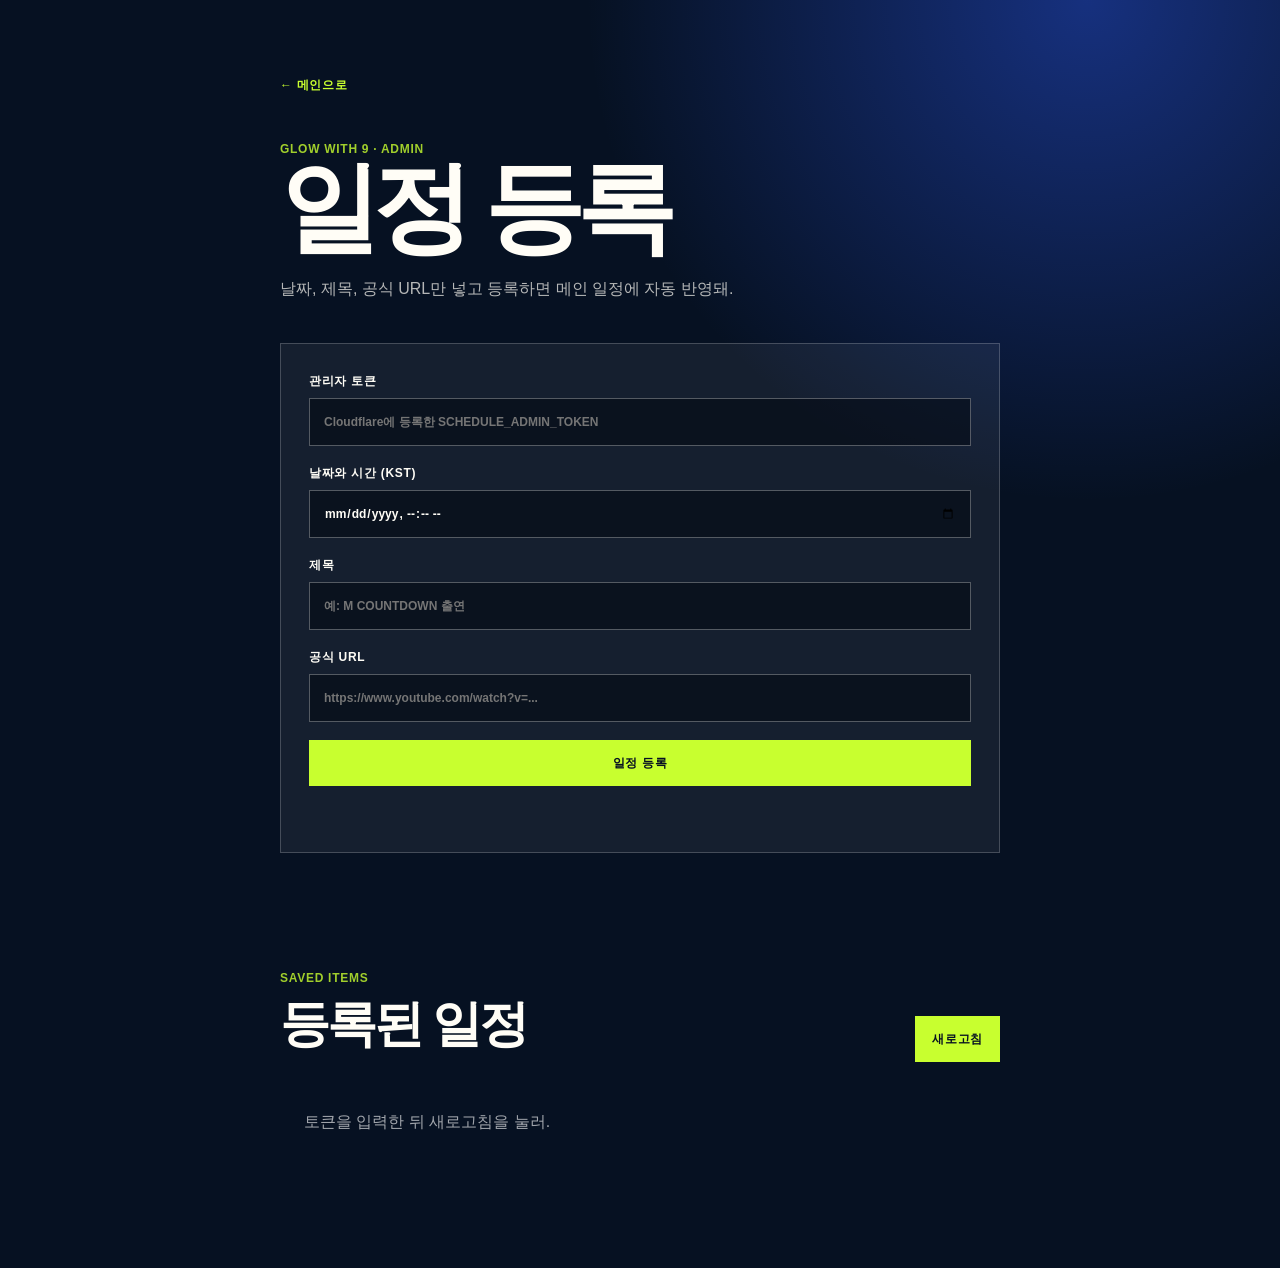
==== commit 22e4b868: "관리자 일정 목록 레이아웃 수정" ====
--- a/schedule-admin.html
+++ b/schedule-admin.html
@@ -36,8 +36,10 @@
     </form>
 
     <section class="admin-list-wrap" aria-labelledby="admin-list-title">
-      <div><p class="admin-eyebrow">SAVED ITEMS</p><h2 id="admin-list-title">등록된 일정</h2></div>
-      <button class="admin-refresh" type="button" data-admin-refresh>새로고침</button>
+      <div class="admin-list-head">
+        <div><p class="admin-eyebrow">SAVED ITEMS</p><h2 id="admin-list-title">등록된 일정</h2></div>
+        <button class="admin-refresh" type="button" data-admin-refresh>새로고침</button>
+      </div>
       <div class="admin-list" data-admin-list><p>토큰을 입력한 뒤 새로고침을 눌러.</p></div>
     </section>
   </main>
--- a/style.css
+++ b/style.css
@@ -701,24 +701,9 @@
 }
 
 .schedule-foot {
-  gap: 9px;
   padding-top: 10px;
   color: rgba(255, 255, 255, .52);
   font-size: 9px;
-}
-
-.schedule-foot > span {
-  margin-right: auto;
-}
-
-.schedule-foot a {
-  color: #fff;
-  transition: color .2s var(--ease);
-}
-
-.schedule-foot a:hover,
-.schedule-foot a:focus-visible {
-  color: var(--lime);
 }
 
 .scroll-hint {
@@ -2621,9 +2606,9 @@
 .admin-message { min-height: 20px; color: var(--lime); font-size: 13px; font-weight: 700; }
 .admin-message.is-error { color: #ff9a79; }
 .admin-list-wrap { margin-top: 72px; }
-.admin-list-wrap > div:first-child { display: flex; align-items: end; justify-content: space-between; }
+.admin-list-head { display: flex; align-items: flex-end; justify-content: space-between; gap: 20px; }
 .admin-list-wrap h2 { font-family: var(--display); font-size: clamp(32px, 5vw, 50px); letter-spacing: -.06em; }
-.admin-refresh { float: right; margin-top: -44px; }
+.admin-refresh { flex: 0 0 auto; margin: 0; }
 .admin-list { display: grid; gap: 1px; margin-top: 24px; background: rgba(255, 255, 255, .18); }
 .admin-list > p { padding: 24px; color: rgba(255, 255, 255, .62); background: var(--ink); }
 .admin-schedule-row { display: flex; align-items: center; justify-content: space-between; gap: 22px; padding: 20px; background: var(--ink); }
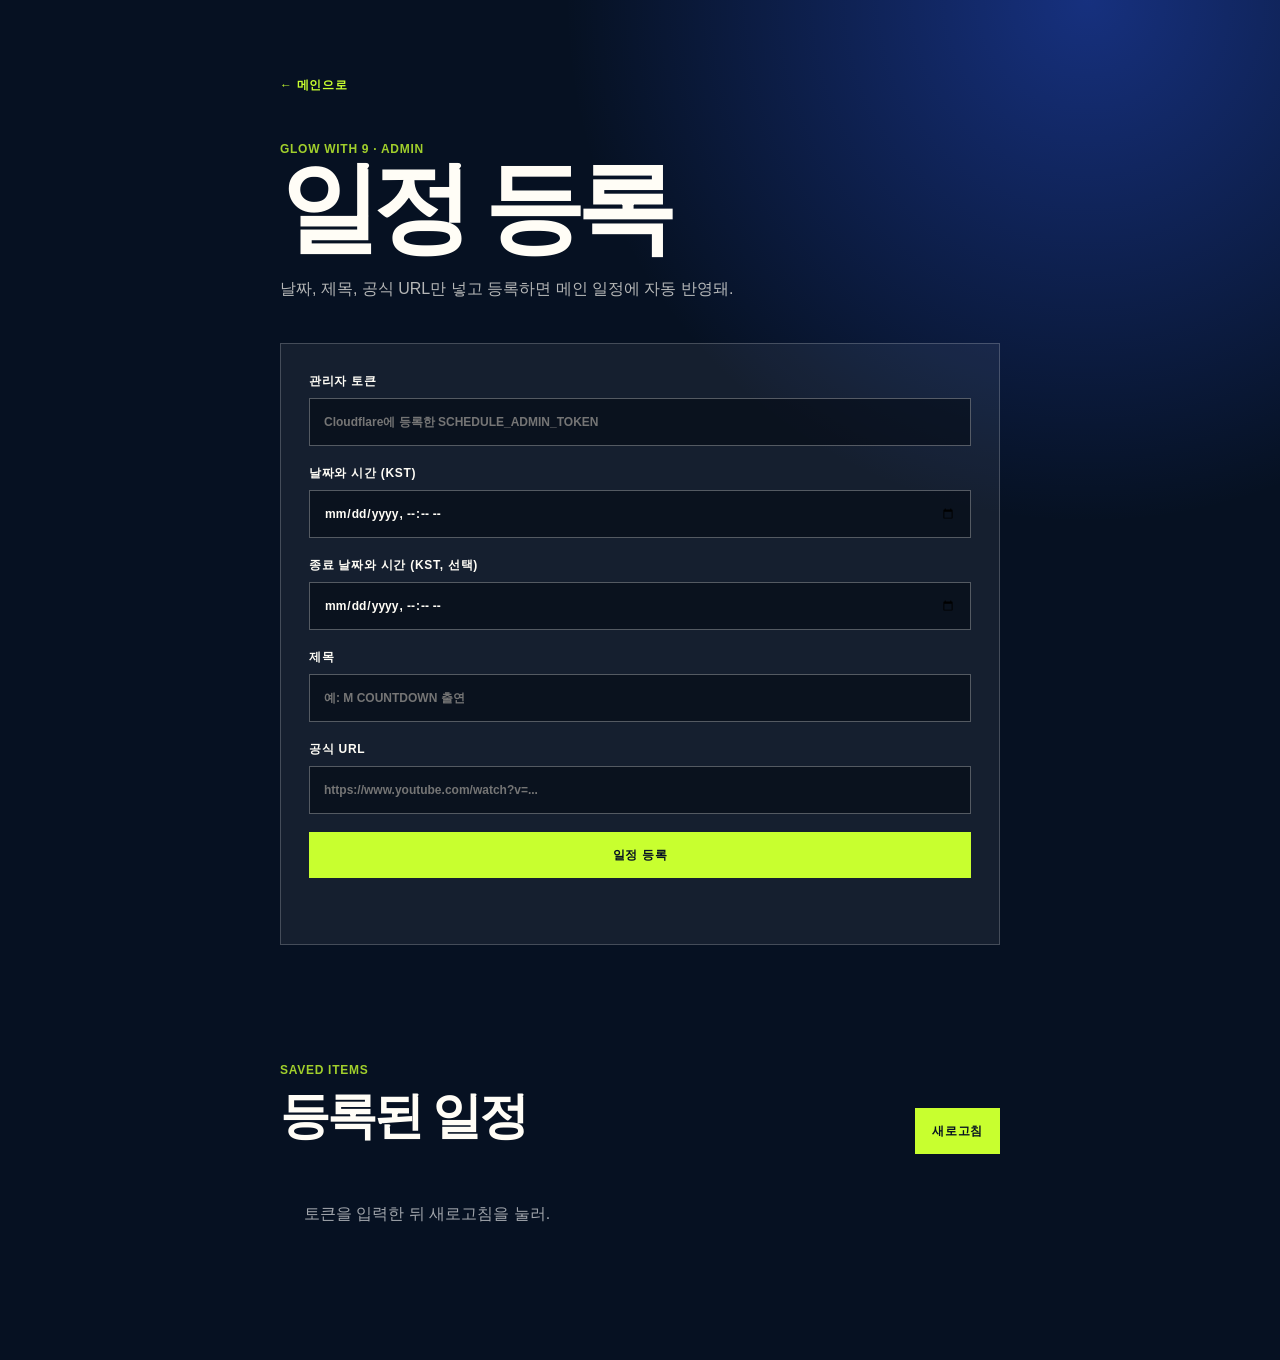
==== commit f7f55828: "연속 일정 등록 지원" ====
--- a/schedule-admin.html
+++ b/schedule-admin.html
@@ -22,6 +22,10 @@
       <label>
         날짜와 시간 (KST)
         <input type="datetime-local" name="startsAt" required>
+      </label>
+      <label>
+        종료 날짜와 시간 (KST, 선택)
+        <input type="datetime-local" name="endsAt">
       </label>
       <label>
         제목
@@ -59,6 +63,9 @@
       const formatDate = (value) => new Intl.DateTimeFormat('ko-KR', {
         dateStyle: 'medium', timeStyle: 'short', timeZone: 'Asia/Seoul'
       }).format(new Date(value));
+      const formatScheduleDate = (item) => item.ends_at
+        ? `${formatDate(item.starts_at)} ~ ${formatDate(item.ends_at)}`
+        : formatDate(item.starts_at);
       const loadSchedules = async () => {
         if (!tokenInput.value.trim()) return setMessage('관리자 토큰을 입력해.', true);
         list.replaceChildren();
@@ -75,7 +82,7 @@
             row.className = 'admin-schedule-row';
             const copy = document.createElement('div');
             const time = document.createElement('time');
-            time.textContent = formatDate(item.starts_at);
+            time.textContent = formatScheduleDate(item);
             const title = document.createElement('strong');
             title.textContent = item.title;
             const link = document.createElement('a');
@@ -105,17 +112,20 @@
       form.addEventListener('submit', async (event) => {
         event.preventDefault();
         const data = new FormData(form);
-        const startsAt = `${data.get('startsAt')}:00+09:00`;
+        const toKstIso = (value) => value ? `${value}:00+09:00` : null;
+        const startsAt = toKstIso(data.get('startsAt'));
+        const endsAt = toKstIso(data.get('endsAt'));
         setMessage('등록 중...');
         try {
           const response = await fetch('/api/schedule', {
             method: 'POST',
             headers: { ...headers(), 'Content-Type': 'application/json' },
-            body: JSON.stringify({ title: data.get('title'), startsAt, url: data.get('url') })
+            body: JSON.stringify({ title: data.get('title'), startsAt, endsAt, url: data.get('url') })
           });
           const result = await response.json();
           if (!response.ok) throw new Error(result.error || '등록하지 못했어.');
           form.elements.startsAt.value = '';
+          form.elements.endsAt.value = '';
           form.elements.title.value = '';
           form.elements.url.value = '';
           setMessage('등록 완료. 메인 일정에도 바로 반영돼.');
--- a/style.css
+++ b/style.css
@@ -657,6 +657,21 @@
   font-size: 22px;
   line-height: .8;
   letter-spacing: -.06em;
+}
+
+.schedule-item time.is-range {
+  flex-basis: 54px;
+}
+
+.schedule-item time.is-range b {
+  font-family: var(--body);
+  font-size: 14px;
+  letter-spacing: -.08em;
+}
+
+.schedule-item time.is-range span {
+  font-size: 8px;
+  white-space: nowrap;
 }
 
 .schedule-item time span {
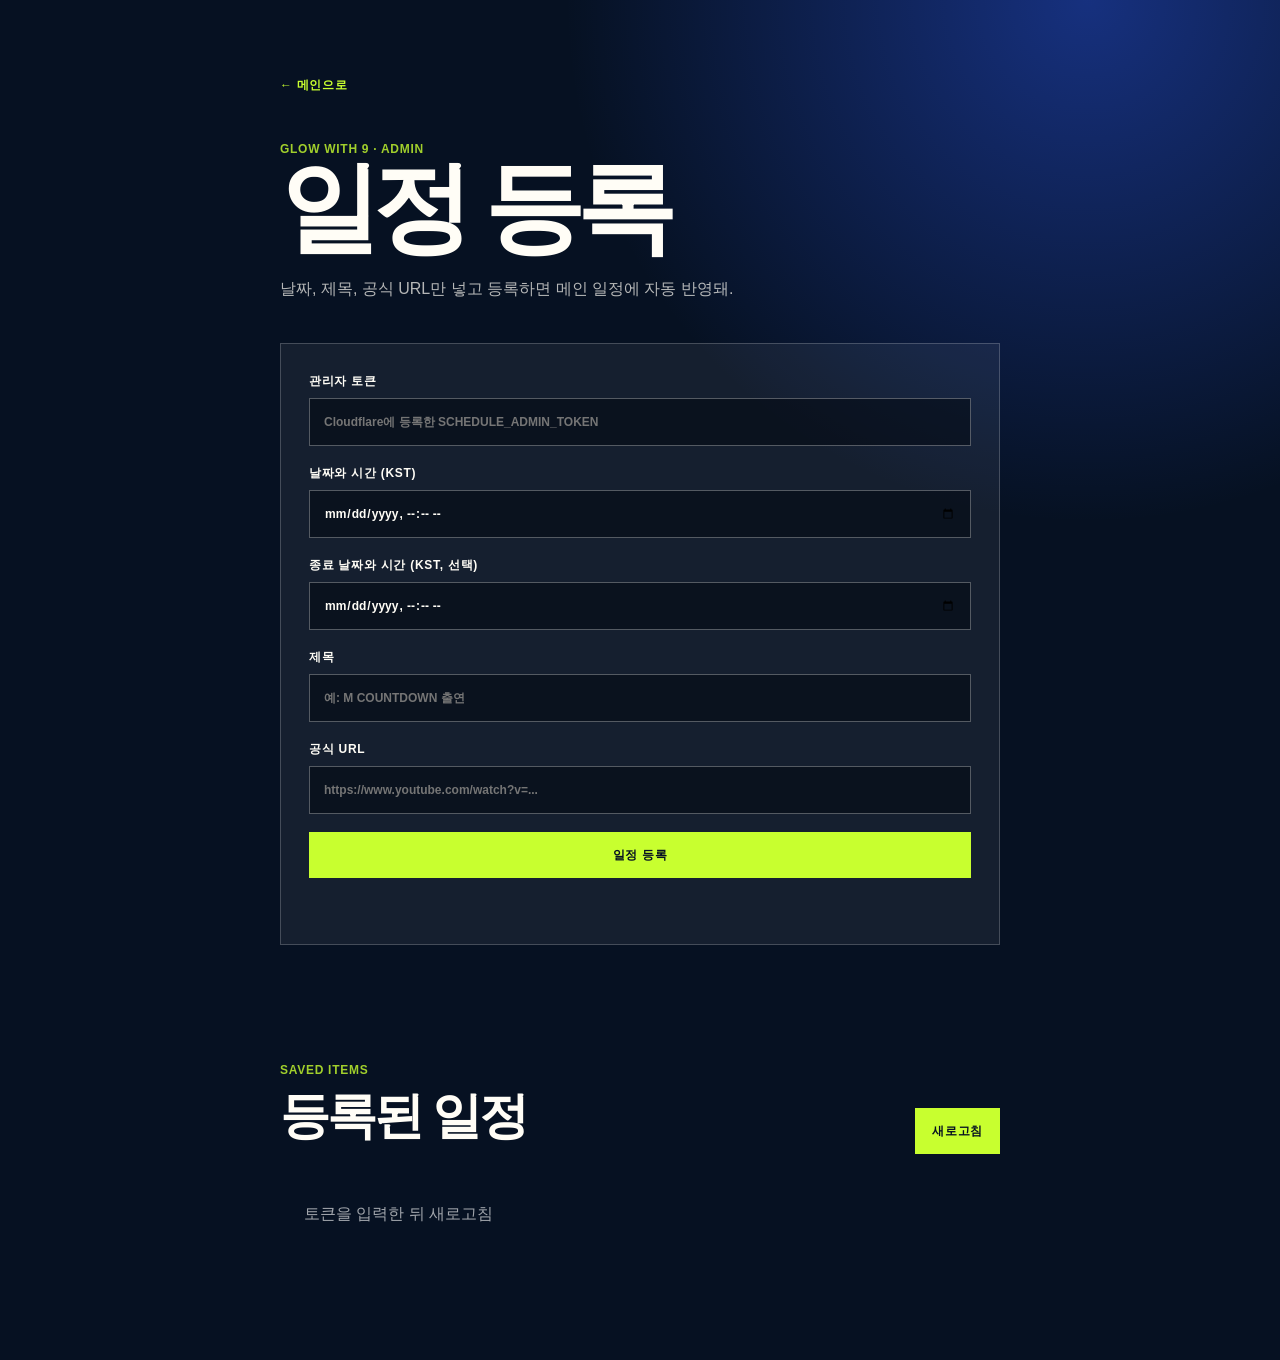
==== commit c0811511: "Update schedule-admin.html" ====
--- a/schedule-admin.html
+++ b/schedule-admin.html
@@ -44,7 +44,7 @@
         <div><p class="admin-eyebrow">SAVED ITEMS</p><h2 id="admin-list-title">등록된 일정</h2></div>
         <button class="admin-refresh" type="button" data-admin-refresh>새로고침</button>
       </div>
-      <div class="admin-list" data-admin-list><p>토큰을 입력한 뒤 새로고침을 눌러.</p></div>
+      <div class="admin-list" data-admin-list><p>토큰을 입력한 뒤 새로고침</p></div>
     </section>
   </main>
 
